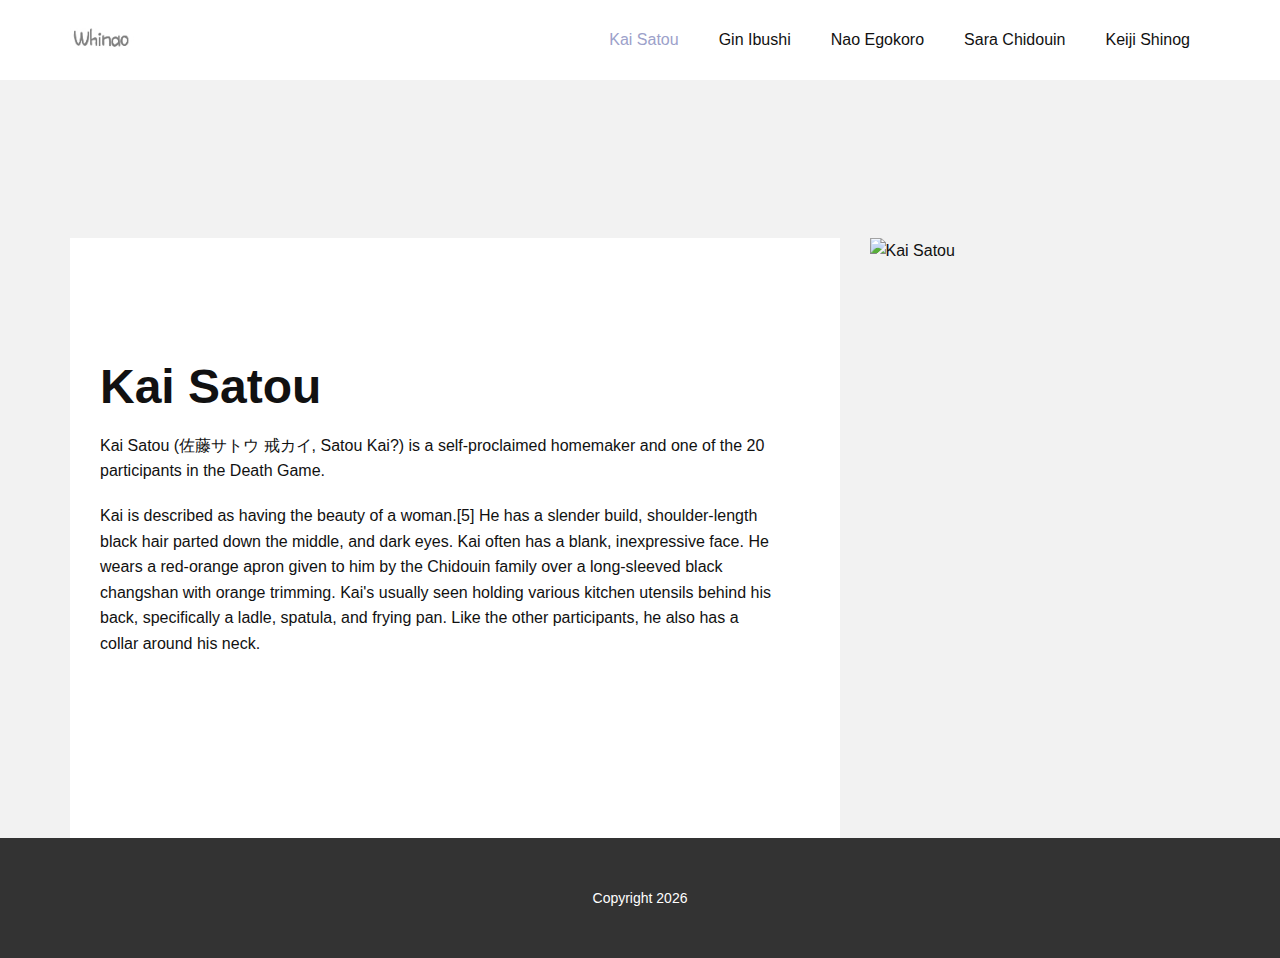
==== website/Kai-Satou.html @ 27d7cf0b "Add files via upload" ====
<!DOCTYPE html>
<html style="font-size: 16px;" class="u-responsive-xl"><head><meta http-equiv="Content-Type" content="text/html; charset=UTF-8">
    <meta name="viewport" content="width=device-width, initial-scale=1.0">
    
    <meta name="description" content="">
    <meta name="page_type" content="np-template-header-footer-from-plugin">
    <title>Kai Satou</title>
    <link rel="stylesheet" href="./nicepage.css" media="screen">
    <script class="u-script" type="text/javascript" src="./jquery-1.9.1.min.js.download" defer=""></script>
    <script class="u-script" type="text/javascript" src="./nicepage.js.download" defer=""></script>
    <link id="u-theme-google-font" rel="stylesheet" href="./css">
    <link id="u-page-google-font" rel="stylesheet" href="./css(1)">
    <style class="u-style"> .u-section-1 {
  background-image: none;
}
.u-section-1 .u-sheet-1 {
  min-height: 648px;
}
.u-section-1 .u-layout-wrap-1 {
  margin-top: 158px;
  margin-bottom: 0;
}
.u-section-1 .u-layout-cell-1 {
  min-height: 430px;
  background-image: none;
}
.u-section-1 .u-container-layout-1 {
  padding: 0 30px 30px;
}
.u-section-1 .u-text-1 {
  font-weight: 700;
  font-size: 3rem;
  margin: 123px 256px 0 0;
}
.u-section-1 .u-text-2 {
  margin: 19px 35px 0 0;
}
.u-section-1 .u-image-1 {
  min-height: 430px;
}
.u-section-1 .u-container-layout-2 {
  padding: 30px;
}
.u-section-1 .u-group-1 {
  width: 196px;
  min-height: 196px;
  height: auto;
  margin: -528px auto -170px 30px;
}
.u-section-1 .u-text-3 {
  font-size: 9.375rem;
  font-weight: 700;
  margin: 30px auto 0;
}
@media (max-width: 1199px) {
  .u-section-1 .u-sheet-1 {
    min-height: 662px;
  }
  .u-section-1 .u-layout-wrap-1 {
    margin-top: 146px;
  }
  .u-section-1 .u-layout-cell-1 {
    min-height: 355px;
  }
  .u-section-1 .u-text-1 {
    margin-right: 119px;
  }
  .u-section-1 .u-text-2 {
    margin-right: 0;
  }
  .u-section-1 .u-image-1 {
    min-height: 355px;
  }
  .u-section-1 .u-group-1 {
    margin-top: -542px;
    margin-bottom: 161px;
    height: auto;
  }
}
@media (max-width: 991px) {
  .u-section-1 .u-sheet-1 {
    min-height: 750px;
  }
  .u-section-1 .u-layout-wrap-1 {
    margin-top: 132px;
  }
  .u-section-1 .u-layout-cell-1 {
    min-height: 100px;
  }
  .u-section-1 .u-text-1 {
    margin-right: 0;
  }
  .u-section-1 .u-image-1 {
    min-height: 272px;
  }
  .u-section-1 .u-group-1 {
    width: 165px;
    min-height: 165px;
    margin-top: -630px;
    margin-bottom: 245px;
  }
  .u-section-1 .u-text-3 {
    margin-top: 0;
  }
}
@media (max-width: 767px) {
  .u-section-1 .u-sheet-1 {
    min-height: 1307px;
  }
  .u-section-1 .u-layout-cell-1 {
    min-height: 511px;
  }
  .u-section-1 .u-container-layout-1 {
    padding-right: 10px;
    padding-left: 18px;
  }
  .u-section-1 .u-text-1 {
    width: auto;
    margin-top: 97px;
    margin-left: 1px;
    margin-right: 1px;
  }
  .u-section-1 .u-text-2 {
    width: auto;
    margin-top: 19px;
    margin-bottom: 0;
  }
  .u-section-1 .u-image-1 {
    min-height: 644px;
  }
  .u-section-1 .u-container-layout-2 {
    padding-left: 10px;
    padding-right: 10px;
  }
  .u-section-1 .u-group-1 {
    margin-top: -1207px;
    margin-bottom: 145px;
    margin-left: 19px;
  }
}
@media (max-width: 575px) {
  .u-section-1 .u-sheet-1 {
    min-height: 1202px;
  }
  .u-section-1 .u-layout-wrap-1 {
    margin-top: 123px;
  }
  .u-section-1 .u-layout-cell-1 {
    min-height: 100px;
  }
  .u-section-1 .u-container-layout-1 {
    padding-left: 10px;
  }
  .u-section-1 .u-text-1 {
    font-size: 1.875rem;
    margin-right: 0;
    margin-left: 0;
  }
  .u-section-1 .u-image-1 {
    min-height: 405px;
  }
  .u-section-1 .u-group-1 {
    width: 135px;
    min-height: 135px;
    margin-top: -1082px;
    margin-bottom: 203px;
    margin-left: 10px;
  }
  .u-section-1 .u-text-3 {
    font-size: 6rem;
  }
}</style>
  
</head>
  <body class="u-body u-xl-mode">
<header class="u-clearfix u-header u-header" id="sec-cef7"><div class="u-clearfix u-sheet u-valign-middle u-sheet-1">
        <a class="u-image u-logo u-image-1">
          <img src="./default-logo.png" class="u-logo-image u-logo-image-1">
        </a>
        <nav class="u-menu u-menu-dropdown u-offcanvas u-menu-1">
          <div class="menu-collapse" style="font-size: 1rem; letter-spacing: 0px;">
            <a class="u-button-style u-custom-left-right-menu-spacing u-custom-padding-bottom u-custom-top-bottom-menu-spacing u-nav-link u-text-active-palette-1-base u-text-hover-palette-2-base" href="https://website2005908.nicepage.io/Page-4.html#">
              <svg class="u-svg-link" viewBox="0 0 24 24"><use xlink:href="#menu-hamburger"></use></svg>
              <svg class="u-svg-content" version="1.1" id="menu-hamburger" viewBox="0 0 16 16" x="0px" y="0px" xmlns:xlink="http://www.w3.org/1999/xlink" xmlns="http://www.w3.org/2000/svg"><g><rect y="1" width="16" height="2"></rect><rect y="7" width="16" height="2"></rect><rect y="13" width="16" height="2"></rect>
</g></svg>
            </a>
          </div>
          <div class="u-nav-container">
            <ul class="u-nav u-unstyled u-nav-1"><li class="u-nav-item"><a class="u-button-style u-nav-link u-text-active-palette-1-base u-text-hover-palette-2-base active" href="./Kai-Satou.html" data-page-id="2006968" style="padding: 10px 20px;">Kai Satou</a>
</li><li class="u-nav-item"><a class="u-button-style u-nav-link u-text-active-palette-1-base u-text-hover-palette-2-base" href="./Gin-Ibushi.html" data-page-id="2007029" style="padding: 10px 20px;">Gin Ibushi</a>
</li><li class="u-nav-item"><a class="u-button-style u-nav-link u-text-active-palette-1-base u-text-hover-palette-2-base" href="./Nao-Egokoro.html" data-page-id="2007148" style="padding: 10px 20px;">Nao Egokoro</a>
</li><li class="u-nav-item"><a class="u-button-style u-nav-link u-text-active-palette-1-base u-text-hover-palette-2-base" href="./Sara-Chidouin.html" data-page-id="2007221" style="padding: 10px 20px;">Sara Chidouin</a>
</li><li class="u-nav-item"><a class="u-button-style u-nav-link u-text-active-palette-1-base u-text-hover-palette-2-base" href="./Keiji-Shinog.html" data-page-id="2007303" style="padding: 10px 20px;">Keiji Shinog</a>
</li></ul>
          </div>
          <div class="u-nav-container-collapse">
            <div class="u-black u-container-style u-inner-container-layout u-opacity u-opacity-95 u-sidenav">
              <div class="u-inner-container-layout u-sidenav-overflow">
                <div class="u-menu-close"></div>
                <ul class="u-align-center u-nav u-popupmenu-items u-unstyled u-nav-2"><li class="u-nav-item"><a class="u-button-style u-nav-link active" href="./Kai-Satou.html" data-page-id="2006968">Kai Satou</a>
</li><li class="u-nav-item"><a class="u-button-style u-nav-link" href="./Gin-Ibushi.html" data-page-id="2007029">Gin Ibushi</a>
</li><li class="u-nav-item"><a class="u-button-style u-nav-link" href="./Nao-Egokoro.html" data-page-id="2007148">Nao Egokoro</a>
</li><li class="u-nav-item"><a class="u-button-style u-nav-link" href="./Sara-Chidouin.html" data-page-id="2007221">Sara Chidouin</a>
</li><li class="u-nav-item"><a class="u-button-style u-nav-link" href="./Keiji-Shinog.html" data-page-id="2007303">Keiji Shinogi</a>
</li></ul>
              </div>
            </div>
            <div class="u-black u-menu-overlay u-opacity u-opacity-70"></div>
          </div>
        <style class="offcanvas-style">            .u-offcanvas .u-sidenav { flex-basis: 250px !important; }            .u-offcanvas:not(.u-menu-open-right) .u-sidenav { margin-left: -250px; }            .u-offcanvas.u-menu-open-right .u-sidenav { margin-right: -250px; }            @keyframes menu-shift-left    { from { left: 0;        } to { left: 250px;  } }            @keyframes menu-unshift-left  { from { left: 250px;  } to { left: 0;        } }            @keyframes menu-shift-right   { from { right: 0;       } to { right: 250px; } }            @keyframes menu-unshift-right { from { right: 250px; } to { right: 0;       } }            </style></nav>
      </div></header> 
    <section class="u-align-left u-clearfix u-grey-5 u-section-1" id="carousel_eeeb">
      <div class="u-clearfix u-sheet u-sheet-1">
        <div class="u-clearfix u-expanded-width u-gutter-30 u-layout-wrap u-layout-wrap-1">
          <div class="u-layout">
            <div class="u-layout-row">
              <div class="u-align-left u-container-style u-layout-cell u-size-41 u-white u-layout-cell-1">
                <div class="u-container-layout u-container-layout-1">
                  <h1 class="u-custom-font u-font-montserrat u-text u-text-1">Kai Satou</h1>
                  <p class="u-text u-text-2">Kai Satou (佐藤サトウ 戒カイ, Satou Kai?) is a self-proclaimed homemaker and one of the 20 participants in the Death Game.</p>
				  <p class="u-text u-text-2">Kai is described as having the beauty of a woman.[5] He has a slender build, shoulder-length black hair parted down the middle, and dark eyes. Kai often has a blank, inexpressive face. He wears a red-orange apron given to him by the Chidouin family over a long-sleeved black changshan with orange trimming. Kai's usually seen holding various kitchen utensils behind his back, specifically a ladle, spatula, and frying pan. Like the other participants, he also has a collar around his neck.</p>
				</div>
              </div>
              <div class="u-container-style u-image u-layout-cell u-size-19 u-image-1" data-image-width="720" data-image-height="1080">
                <img src="https://static.wikia.nocookie.net/kimi-ga-shine/images/3/3c/Kai_big.png/revision/latest?cb=20190729071524" width="600" height="600" alt="Kai Satou">
              </div>
            </div>
          </div>
        </div>
      </div>
    </section>
    
<footer class="u-align-center u-clearfix u-footer u-grey-80 u-footer" id="sec-f3b9"><div class="u-clearfix u-sheet u-sheet-1">
		<p class="u-small-text u-text u-text-variant u-text-1">Copyright <script>document.write(/\d{4}/.exec(Date())[0])</script></p>
      </div></footer>
  
<style>.u-disable-duration * {transition-duration: 0s !important;}</style></body></html>
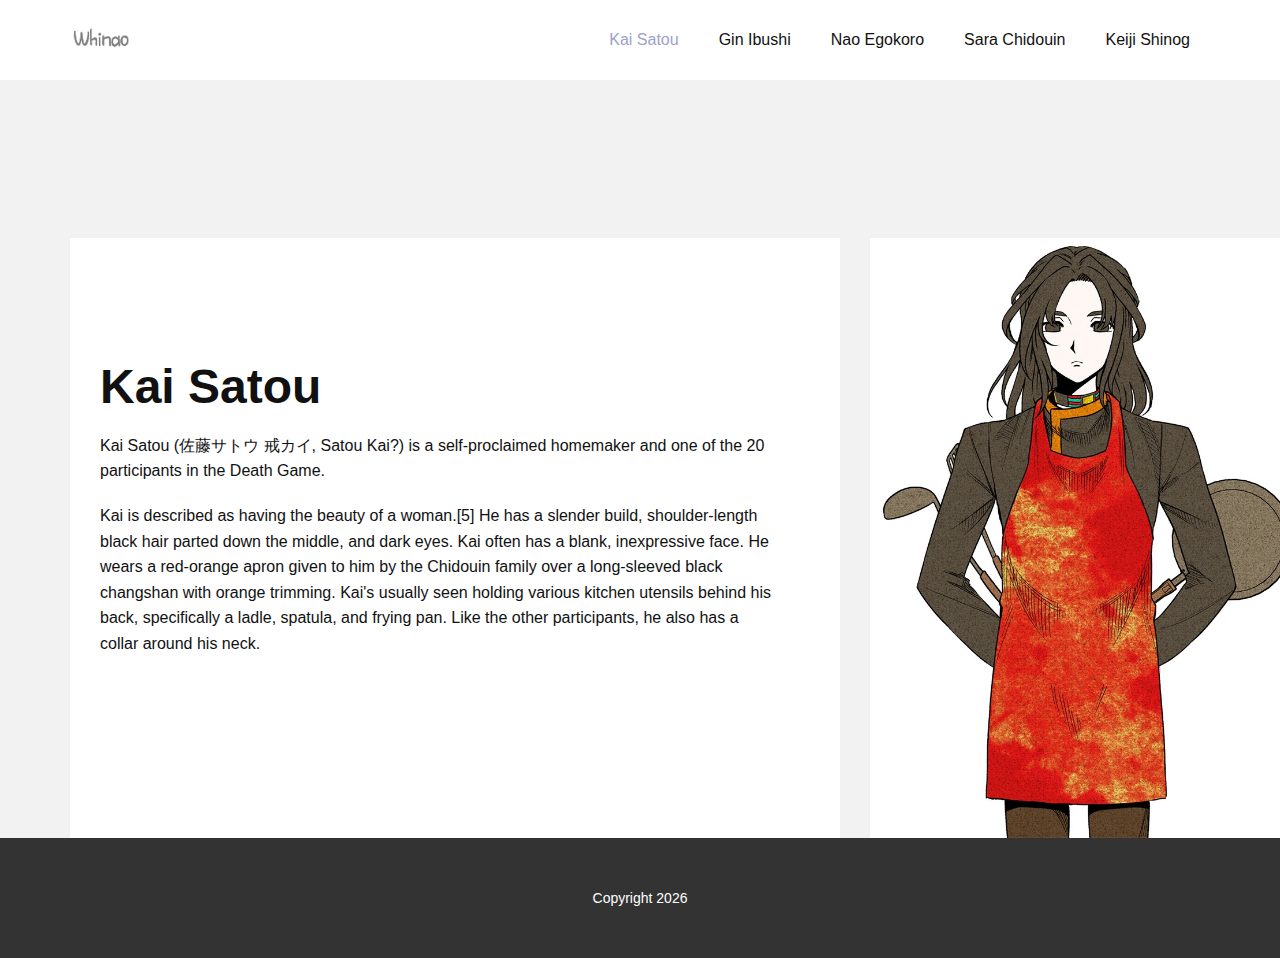
==== commit 876955c3: "Add files via upload" ====
--- a/website/Kai-Satou.html
+++ b/website/Kai-Satou.html
@@ -222,7 +222,7 @@
 				</div>
               </div>
               <div class="u-container-style u-image u-layout-cell u-size-19 u-image-1" data-image-width="720" data-image-height="1080">
-                <img src="https://static.wikia.nocookie.net/kimi-ga-shine/images/3/3c/Kai_big.png/revision/latest?cb=20190729071524" width="600" height="600" alt="Kai Satou">
+                <img src="./images/Kai_big.jpg" width="600" height="600" alt="Kai Satou">
               </div>
             </div>
           </div>
